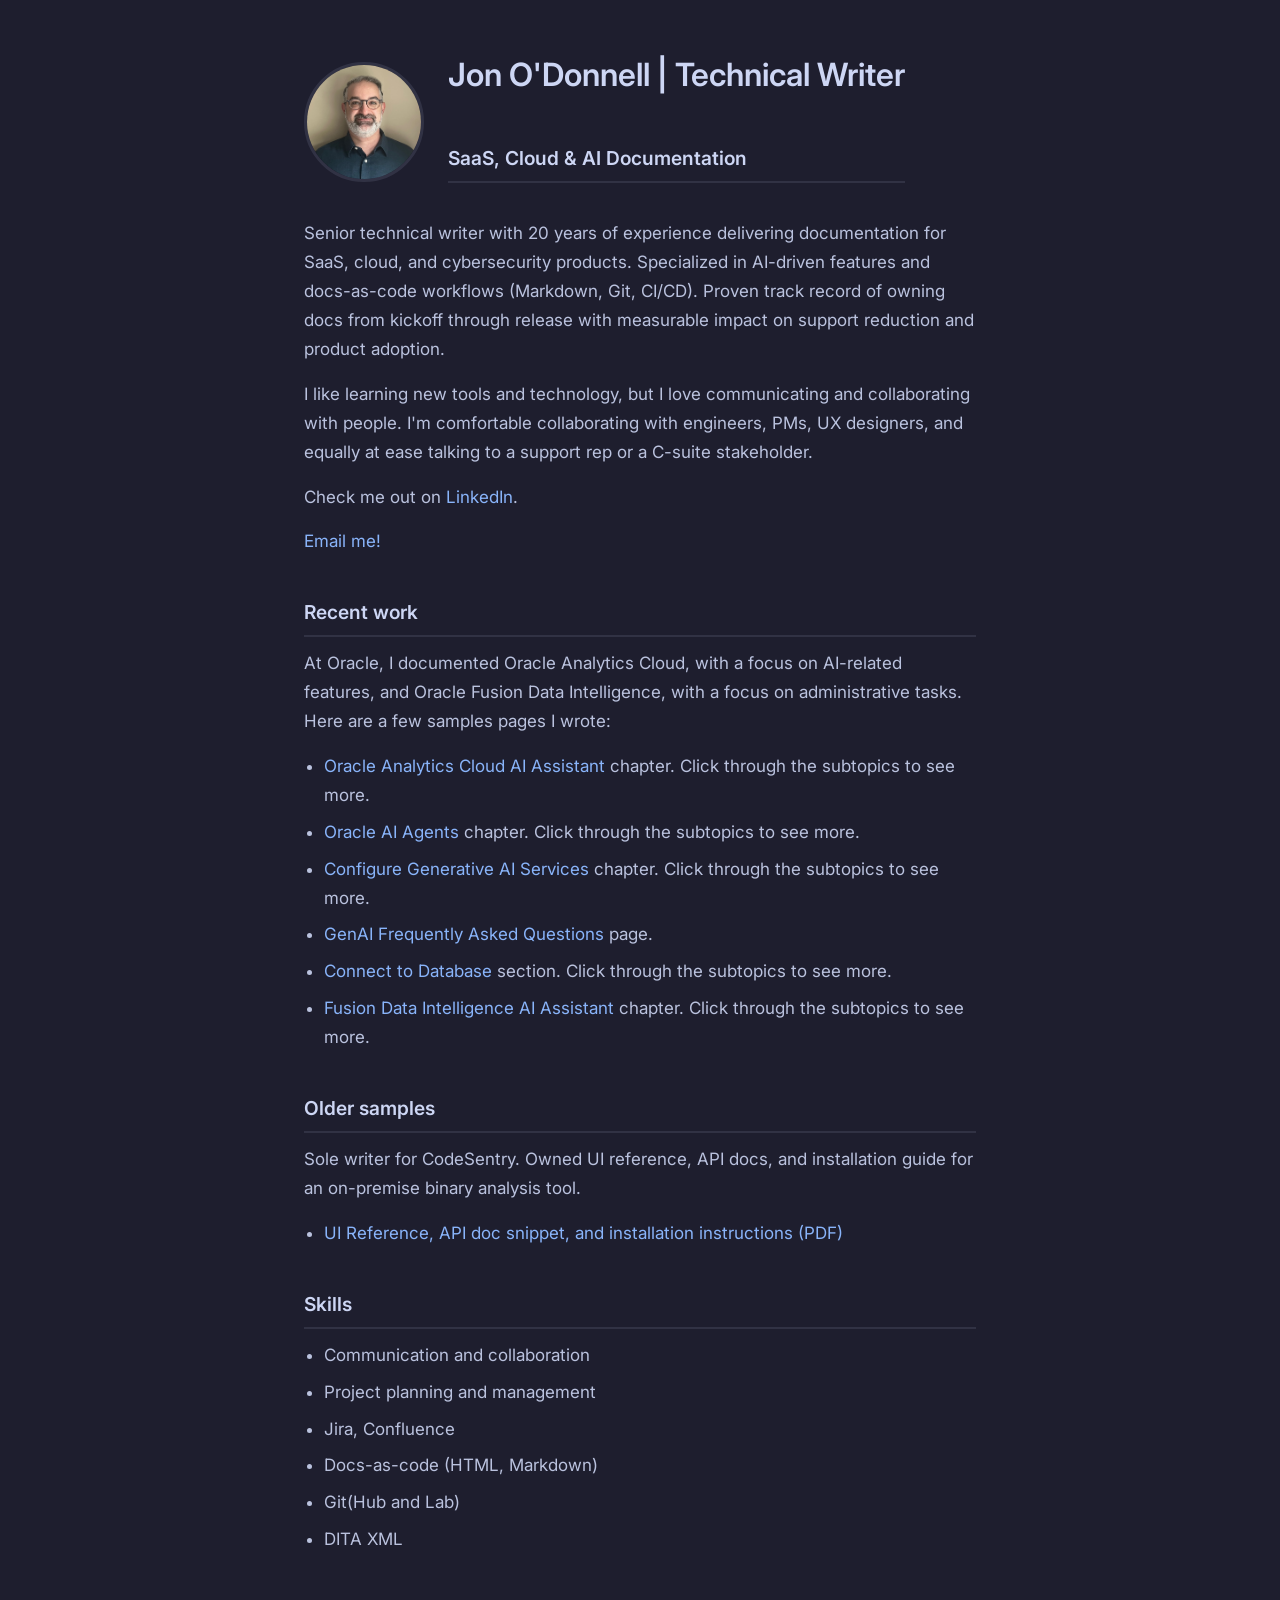
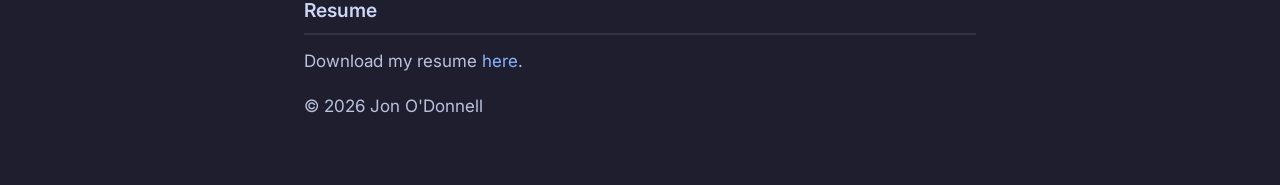
==== index.html @ a94ccf50 "Add link to Configure Generative AI Services chapter" ====
<!DOCTYPE html>
<html lang="en">
<head>
    <meta charset="UTF-8">
    <meta name="viewport" content="width=device-width, initial-scale=1.0">
    <title>Jon O'Donnell | Technical Writer</title>
    <link rel="stylesheet" href="css/style.css">
    <!--<link rel="stylesheet" href="https://unpkg.com/wingcss"/>-->
</head>
<body>

    <!-- Introduction Section -->
    <header>
        <div class="header-top">
        <img src="photo.jpg" alt="Jon O'Donnell" class="profile-photo">
        <div>
            <h1>Jon O'Donnell | Technical Writer</h1>
            <h2>SaaS, Cloud & AI Documentation</h2>
        </div>
    </div>
        <p>Senior technical writer with 20 years of experience delivering documentation for SaaS, cloud, and cybersecurity products. Specialized in AI-driven features and docs-as-code workflows (Markdown, Git, CI/CD). Proven track record of owning docs from kickoff through release with measurable impact on support reduction and product adoption.</p>
        <p>I like learning new tools and technology, but I love communicating and collaborating with people. I'm comfortable collaborating with engineers, PMs, UX designers, and equally at ease talking to a support rep or a C-suite stakeholder.</p>
        <p>Check me out on <a href="https://www.linkedin.com/in/odonnelljm/">LinkedIn</a>.</p>
         <p><a href="mailto:odonnell.jm@gmail.com">Email me!</a>
</p>
    </header>
    <main>
        <!-- List of Links Section -->
        <section>
            <h2>Recent work</h2>
            <p>At Oracle, I documented Oracle Analytics Cloud, with a focus on AI-related features, and Oracle Fusion Data Intelligence, with a focus on administrative tasks. Here are a few samples pages I wrote:</p>
            <ul>
                <li><a href="https://docs.oracle.com/en/cloud/paas/analytics-cloud/acubi/generate-visualizations-oracle-analytics-ai-assistant.html" target="_blank">Oracle Analytics Cloud AI Assistant</a> chapter. Click through the subtopics to see more.</li>
                <li><a href="https://docs.oracle.com/en/cloud/paas/analytics-cloud/acubi/use-ai-agents-and-oracle-analytics-ai-assistant-interact-data.html" target="_blank">Oracle AI Agents</a> chapter. Click through the subtopics to see more.</li>
                <li><a href="https://docs.oracle.com/en/cloud/paas/analytics-cloud/acabi/configure-generative-ai-services.html" target="_blank">Configure Generative AI Services</a> chapter. Click through the subtopics to see more.</li> 
                <li><a href="https://docs.oracle.com/en/cloud/paas/analytics-cloud/acubi/faqs-oracle-analytics-generative-ai.html" target="_blank">GenAI Frequently Asked Questions</a> page.</li>
                <li><a href="https://docs.oracle.com/en/cloud/saas/analytics/26r1/fawag/connect-autonomous-data-warehouse.html" target="_blank">Connect to Database</a> section. Click through the subtopics to see more.</li>
                <li><a href="https://docs.oracle.com/en/cloud/saas/analytics/26r1/fawug/get-started-oracle-analytics-ai-assistant.html" target="_blank">Fusion Data Intelligence AI Assistant</a> chapter. Click through the subtopics to see more.</li>
            </ul>
        </section>
         <section>
            <h2>Older samples</h2>
             <p>Sole writer for CodeSentry. Owned UI reference, API docs, and installation guide for an on-premise binary analysis tool.</p>
            <ul>
                <li><a href="JODonnell_Writing_Samples.pdf" class="image fit" target="_blank">UI Reference, API doc snippet, and installation instructions (PDF)</a></li>
            </ul>
        </section>
       <section><h2>Skills</h2>
       <ul><li>Communication and collaboration</li>
           <li>Project planning and management</li>
           <li>Jira, Confluence</li>
           <li>Docs-as-code (HTML, Markdown)</li>
           <li>Git(Hub and Lab)</li>
           <li>DITA XML</li>
       </ul></section>
        <section>
            <h2>Resume</h2>
            <p>Download my resume <a href="Jon_ODonnell_Resume.pdf" class="image fit" target="_blank">here</a>.</p>
        </section>
    </main>

    <footer>
        <p>&copy; 2026 Jon O'Donnell</p>
    </footer>

</body>
</html>
---- css/style.css ----
@import url('https://fonts.googleapis.com/css2?family=Inter:wght@400;500;600&display=swap');

* {
  box-sizing: border-box;
  margin: 0;
  padding: 0;
}

body {
  font-family: 'Inter', sans-serif;
  font-size: 17px;
  line-height: 1.7;
  color: #cdd6f4;
  background-color: #1e1e2e;
  max-width: 720px;
  margin: 0 auto;
  padding: 3rem 1.5rem;
}

h1 {
  font-size: 2rem;
  font-weight: 600;
  margin-bottom: 0.25rem;
  color: #cdd6f4;
}

h2 {
  font-size: 1.2rem;
  font-weight: 600;
  margin-top: 2.5rem;
  margin-bottom: 0.75rem;
  color: #cdd6f4;
  border-bottom: 2px solid #313244;
  padding-bottom: 0.4rem;
}

h3 {
  font-size: 1rem;
  font-weight: 600;
  margin-top: 1.5rem;
  margin-bottom: 0.5rem;
  color: #bac2de;
}

p {
  margin-bottom: 1rem;
  color: #bac2de;
}

a {
  color: #89b4fa;
  text-decoration: none;
}

a:hover {
  text-decoration: underline;
}

ul {
  padding-left: 1.25rem;
  margin-bottom: 1rem;
}

li {
  margin-bottom: 0.5rem;
  color: #bac2de;
}

.subtitle {
  font-size: 1rem;
  color: #a6adc8;
  margin-bottom: 1.5rem;
  font-weight: 400;
}

.contact-links {
  display: flex;
  gap: 1.5rem;
  margin-bottom: 2rem;
  font-size: 0.95rem;
}

.header-top {
  display: flex;
  align-items: center;
  gap: 1.5rem;
  margin-bottom: 1.5rem;
}

.profile-photo {
  width: 120px;
  height: 120px;
  border-radius: 50%;
  object-fit: cover;
  object-position: center top; /* keeps focus on your face */
  border: 3px solid #313244;
  flex-shrink: 0; /* prevents photo from squishing on narrow screens */
}
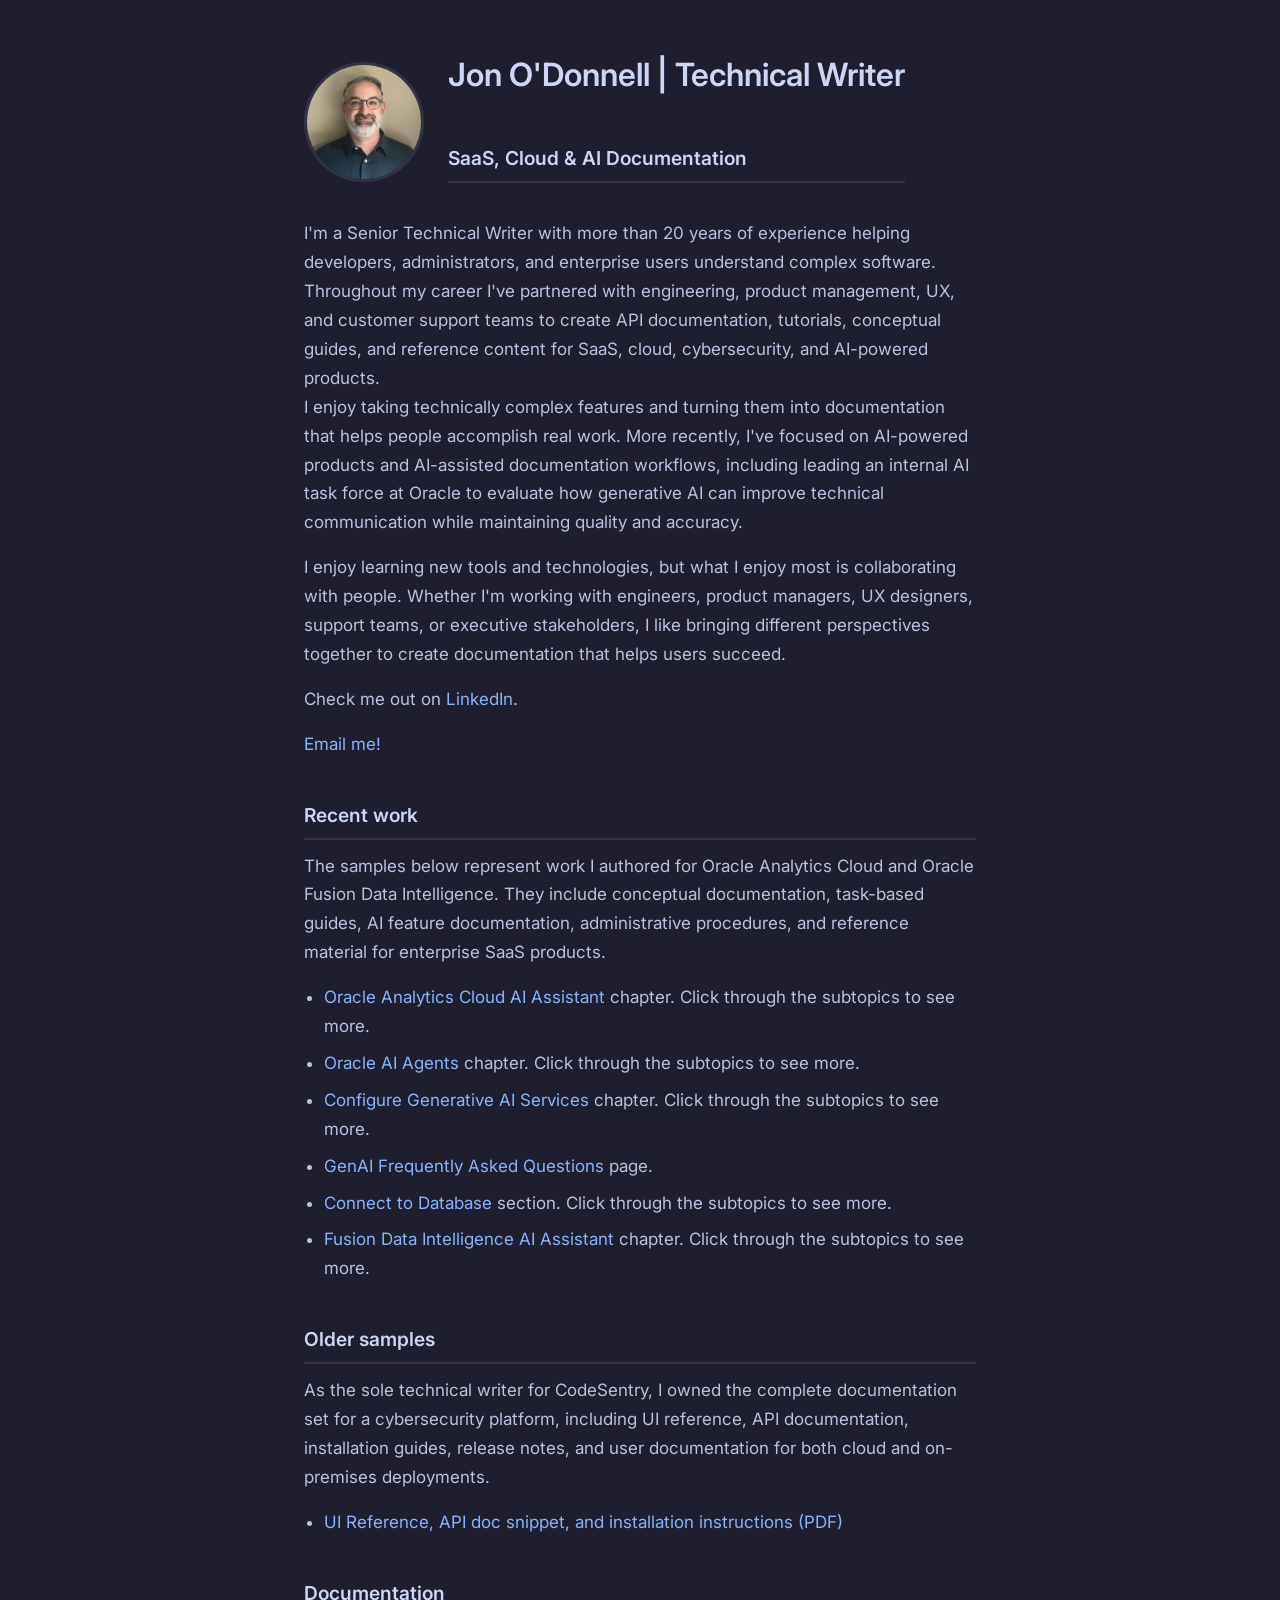
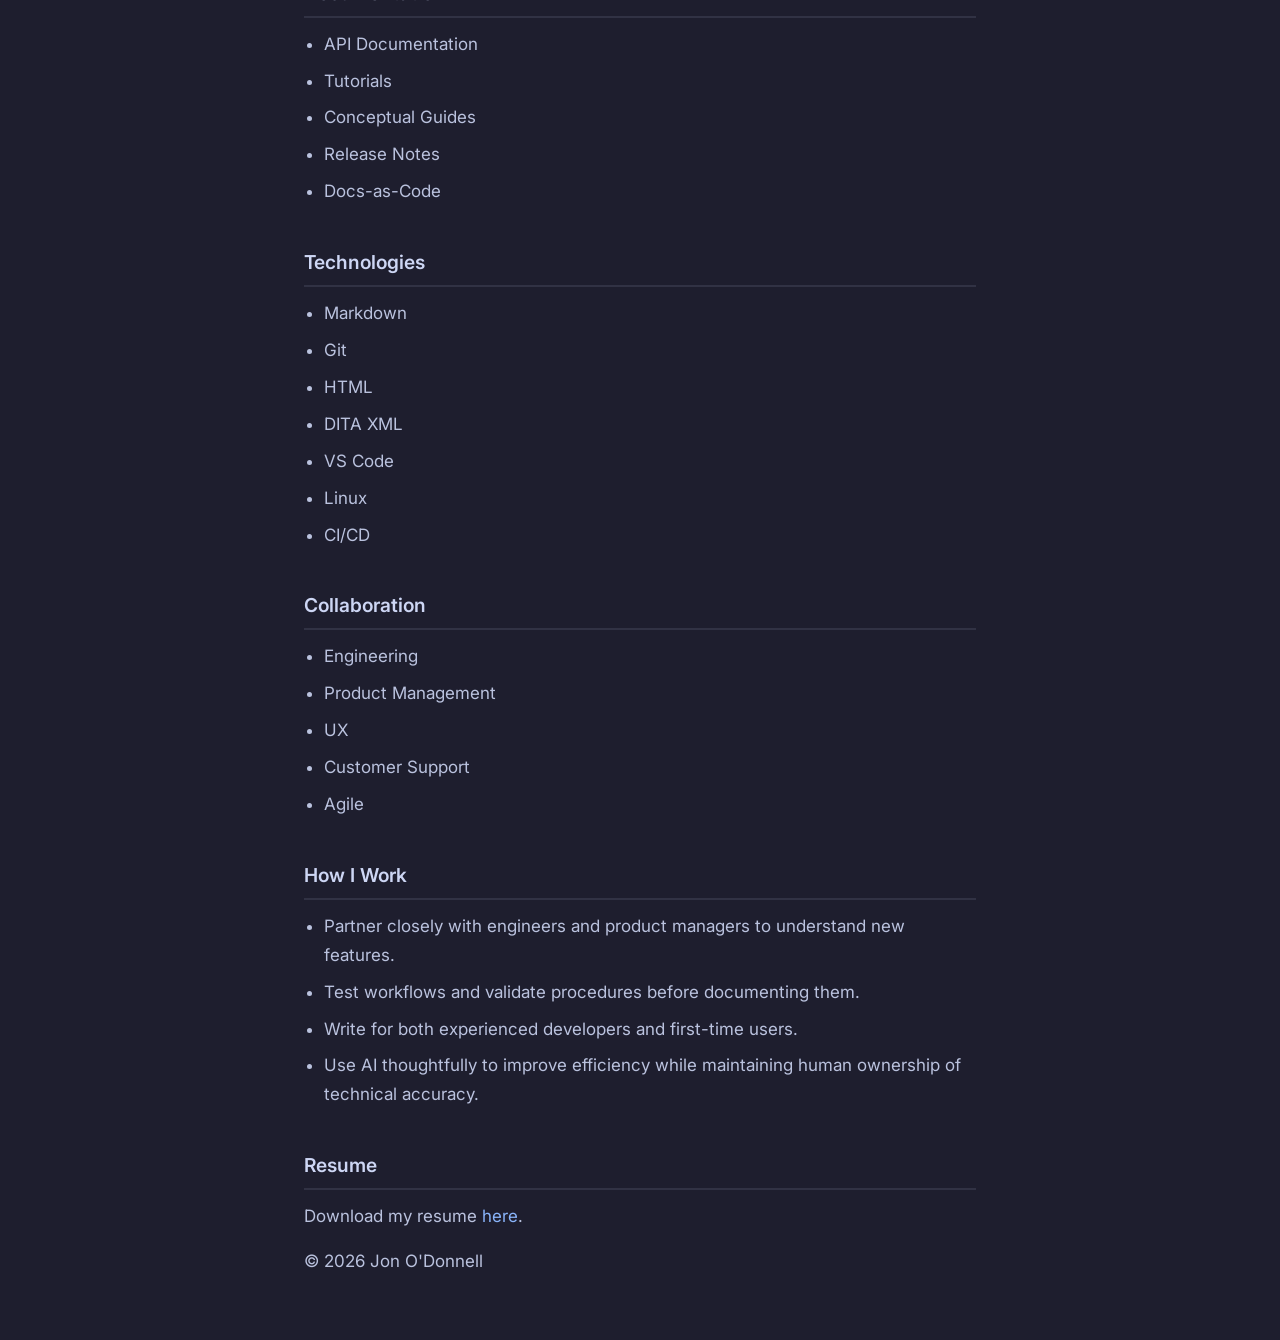
==== commit a9565d10: "Revise personal introduction and work experience sections Updated the content to reflect a more comp" ====
--- a/index.html
+++ b/index.html
@@ -19,8 +19,10 @@
             <h2>SaaS, Cloud & AI Documentation</h2>
         </div>
     </div>
-        <p>Senior technical writer with 20 years of experience delivering documentation for SaaS, cloud, and cybersecurity products. Specialized in AI-driven features and docs-as-code workflows (Markdown, Git, CI/CD). Proven track record of owning docs from kickoff through release with measurable impact on support reduction and product adoption.</p>
-        <p>I like learning new tools and technology, but I love communicating and collaborating with people. I'm comfortable collaborating with engineers, PMs, UX designers, and equally at ease talking to a support rep or a C-suite stakeholder.</p>
+        <p>I'm a Senior Technical Writer with more than 20 years of experience helping developers, administrators, and enterprise users understand complex software. Throughout my career I've partnered with engineering, product management, UX, and customer support teams to create API documentation, tutorials, conceptual guides, and reference content for SaaS, cloud, cybersecurity, and AI-powered products.
+<br>
+I enjoy taking technically complex features and turning them into documentation that helps people accomplish real work. More recently, I've focused on AI-powered products and AI-assisted documentation workflows, including leading an internal AI task force at Oracle to evaluate how generative AI can improve technical communication while maintaining quality and accuracy.</p>
+        <p>I enjoy learning new tools and technologies, but what I enjoy most is collaborating with people. Whether I'm working with engineers, product managers, UX designers, support teams, or executive stakeholders, I like bringing different perspectives together to create documentation that helps users succeed.</p>
         <p>Check me out on <a href="https://www.linkedin.com/in/odonnelljm/">LinkedIn</a>.</p>
          <p><a href="mailto:odonnell.jm@gmail.com">Email me!</a>
 </p>
@@ -29,10 +31,10 @@
         <!-- List of Links Section -->
         <section>
             <h2>Recent work</h2>
-            <p>At Oracle, I documented Oracle Analytics Cloud, with a focus on AI-related features, and Oracle Fusion Data Intelligence, with a focus on administrative tasks. Here are a few samples pages I wrote:</p>
+            <p>The samples below represent work I authored for Oracle Analytics Cloud and Oracle Fusion Data Intelligence. They include conceptual documentation, task-based guides, AI feature documentation, administrative procedures, and reference material for enterprise SaaS products.</p>
             <ul>
                 <li><a href="https://docs.oracle.com/en/cloud/paas/analytics-cloud/acubi/generate-visualizations-oracle-analytics-ai-assistant.html" target="_blank">Oracle Analytics Cloud AI Assistant</a> chapter. Click through the subtopics to see more.</li>
-                <li><a href="https://docs.oracle.com/en/cloud/paas/analytics-cloud/acubi/use-ai-agents-and-oracle-analytics-ai-assistant-interact-data.html" target="_blank">Oracle AI Agents</a> chapter. Click through the subtopics to see more.</li>
+                <li><a href="https://docs.oracle.com/en/cloud/paas/analytics-cloud/acubi/use-ai-agents-oracle-analytics-ai-assistant-interact-data.html" target="_blank">Oracle AI Agents</a> chapter. Click through the subtopics to see more.</li>
                 <li><a href="https://docs.oracle.com/en/cloud/paas/analytics-cloud/acabi/configure-generative-ai-services.html" target="_blank">Configure Generative AI Services</a> chapter. Click through the subtopics to see more.</li> 
                 <li><a href="https://docs.oracle.com/en/cloud/paas/analytics-cloud/acubi/faqs-oracle-analytics-generative-ai.html" target="_blank">GenAI Frequently Asked Questions</a> page.</li>
                 <li><a href="https://docs.oracle.com/en/cloud/saas/analytics/26r1/fawag/connect-autonomous-data-warehouse.html" target="_blank">Connect to Database</a> section. Click through the subtopics to see more.</li>
@@ -41,19 +43,40 @@
         </section>
          <section>
             <h2>Older samples</h2>
-             <p>Sole writer for CodeSentry. Owned UI reference, API docs, and installation guide for an on-premise binary analysis tool.</p>
+             <p>As the sole technical writer for CodeSentry, I owned the complete documentation set for a cybersecurity platform, including UI reference, API documentation, installation guides, release notes, and user documentation for both cloud and on-premises deployments.</p>
             <ul>
                 <li><a href="JODonnell_Writing_Samples.pdf" class="image fit" target="_blank">UI Reference, API doc snippet, and installation instructions (PDF)</a></li>
             </ul>
         </section>
-       <section><h2>Skills</h2>
-       <ul><li>Communication and collaboration</li>
-           <li>Project planning and management</li>
-           <li>Jira, Confluence</li>
-           <li>Docs-as-code (HTML, Markdown)</li>
-           <li>Git(Hub and Lab)</li>
+       <section><h2>Documentation</h2>
+       <ul><li>API Documentation</li>
+           <li>Tutorials</li>
+           <li>Conceptual Guides</li>
+           <li>Release Notes</li>
+           <li>Docs-as-Code</li>
+  </ul></section>
+ <section><h2>Technologies</h2>
+       <ul><li>Markdown</li>
+           <li>Git</li>
+           <li>HTML</li>
            <li>DITA XML</li>
-       </ul></section>
+           <li>VS Code</li>
+           <li>Linux</li>
+           <li>CI/CD</li>
+  </ul></section>
+         <section><h2>Collaboration</h2>
+       <ul><li>Engineering</li>
+           <li>Product Management</li>
+           <li>UX</li>
+           <li>Customer Support</li>
+           <li>Agile</li>
+  </ul></section>
+        <section>
+            <h2>How I Work</h2>
+            <ul><li>Partner closely with engineers and product managers to understand new features.</li>
+<li>Test workflows and validate procedures before documenting them.</li>
+<li>Write for both experienced developers and first-time users.</li>
+<li>Use AI thoughtfully to improve efficiency while maintaining human ownership of technical accuracy.</li></ul>
         <section>
             <h2>Resume</h2>
             <p>Download my resume <a href="Jon_ODonnell_Resume.pdf" class="image fit" target="_blank">here</a>.</p>
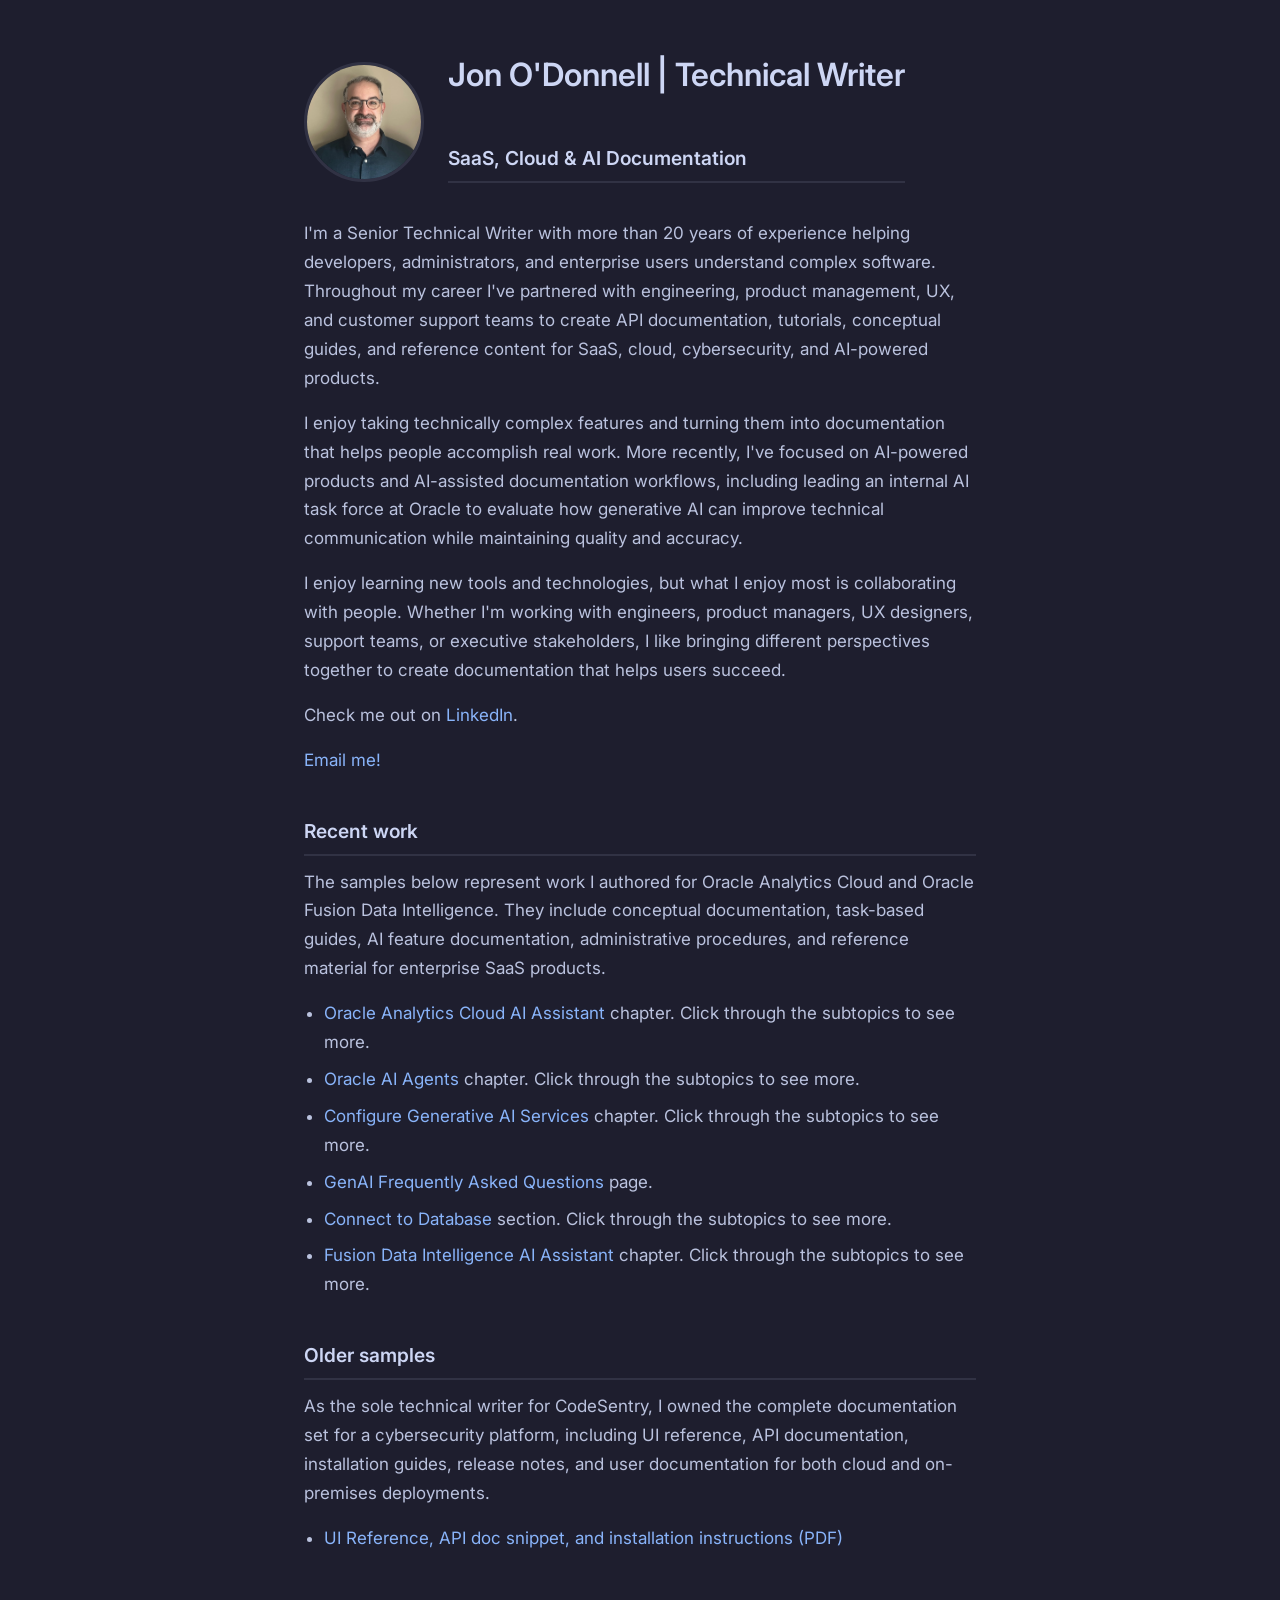
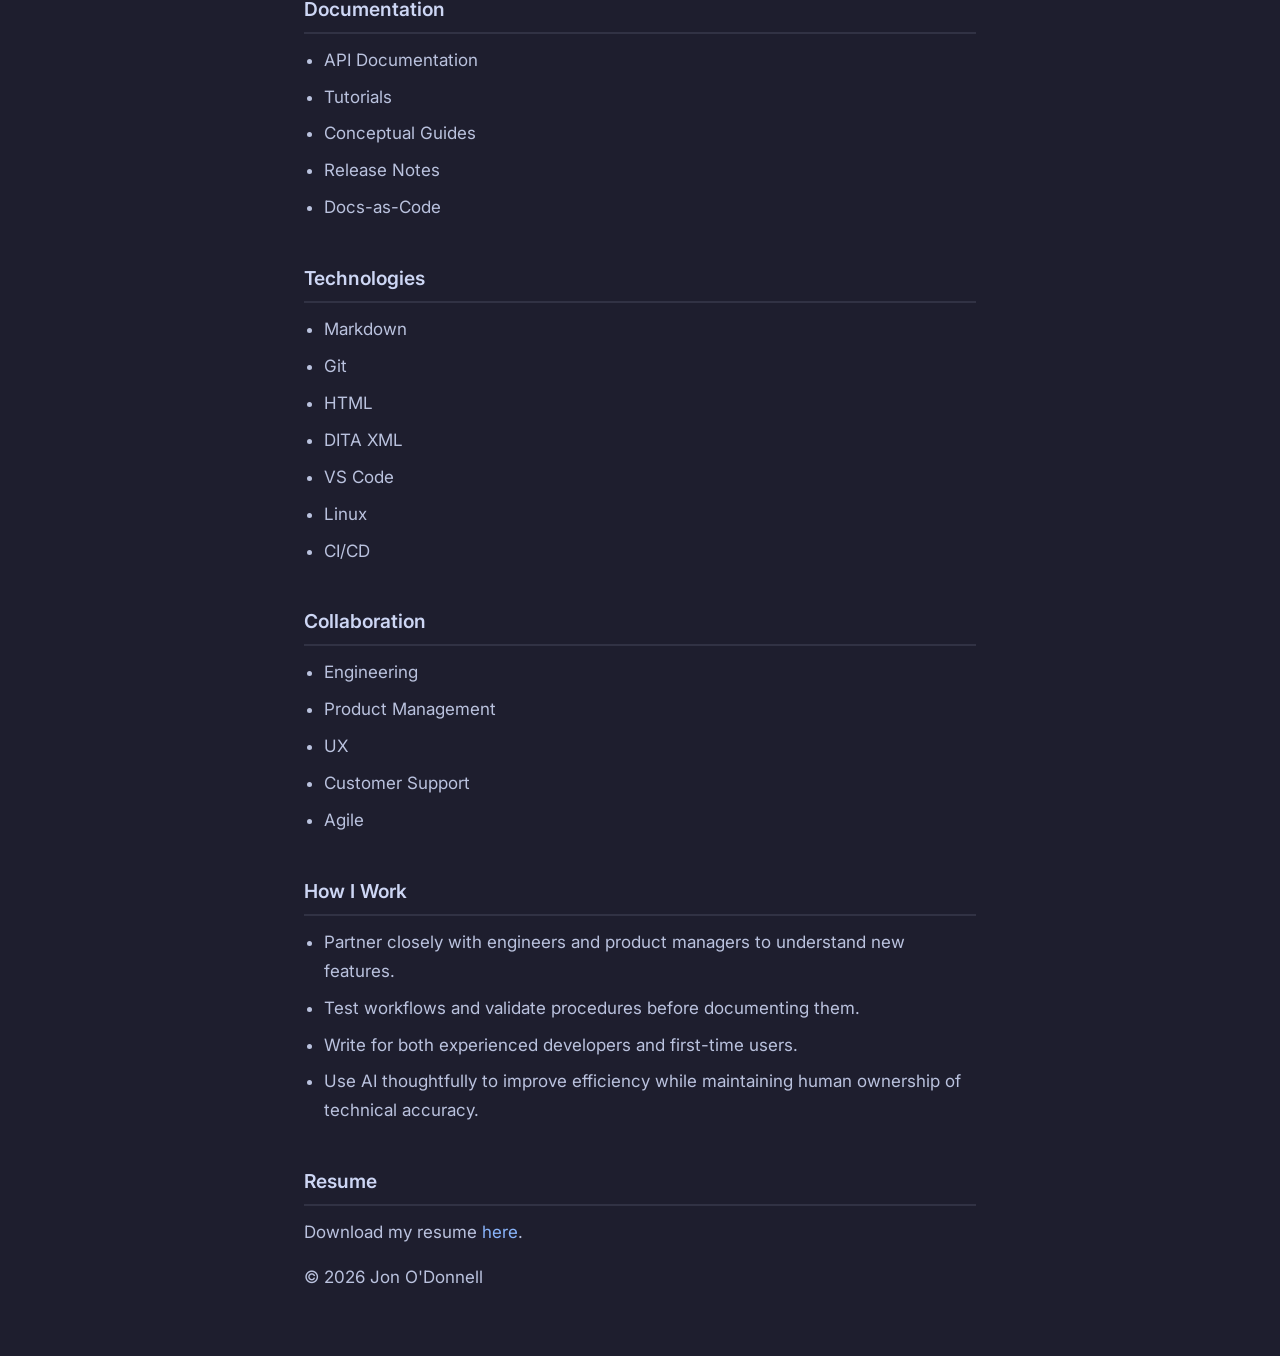
==== commit 75376643: "Refactor HTML content in index.html Removed unnecessary line breaks in paragraphs and improved HTML " ====
--- a/index.html
+++ b/index.html
@@ -19,13 +19,11 @@
             <h2>SaaS, Cloud & AI Documentation</h2>
         </div>
     </div>
-        <p>I'm a Senior Technical Writer with more than 20 years of experience helping developers, administrators, and enterprise users understand complex software. Throughout my career I've partnered with engineering, product management, UX, and customer support teams to create API documentation, tutorials, conceptual guides, and reference content for SaaS, cloud, cybersecurity, and AI-powered products.
-<br>
-I enjoy taking technically complex features and turning them into documentation that helps people accomplish real work. More recently, I've focused on AI-powered products and AI-assisted documentation workflows, including leading an internal AI task force at Oracle to evaluate how generative AI can improve technical communication while maintaining quality and accuracy.</p>
+        <p>I'm a Senior Technical Writer with more than 20 years of experience helping developers, administrators, and enterprise users understand complex software. Throughout my career I've partnered with engineering, product management, UX, and customer support teams to create API documentation, tutorials, conceptual guides, and reference content for SaaS, cloud, cybersecurity, and AI-powered products.</p>
+        <p>I enjoy taking technically complex features and turning them into documentation that helps people accomplish real work. More recently, I've focused on AI-powered products and AI-assisted documentation workflows, including leading an internal AI task force at Oracle to evaluate how generative AI can improve technical communication while maintaining quality and accuracy.</p>
         <p>I enjoy learning new tools and technologies, but what I enjoy most is collaborating with people. Whether I'm working with engineers, product managers, UX designers, support teams, or executive stakeholders, I like bringing different perspectives together to create documentation that helps users succeed.</p>
         <p>Check me out on <a href="https://www.linkedin.com/in/odonnelljm/">LinkedIn</a>.</p>
-         <p><a href="mailto:odonnell.jm@gmail.com">Email me!</a>
-</p>
+        <p><a href="mailto:odonnell.jm@gmail.com">Email me!</a></p>
     </header>
     <main>
         <!-- List of Links Section -->
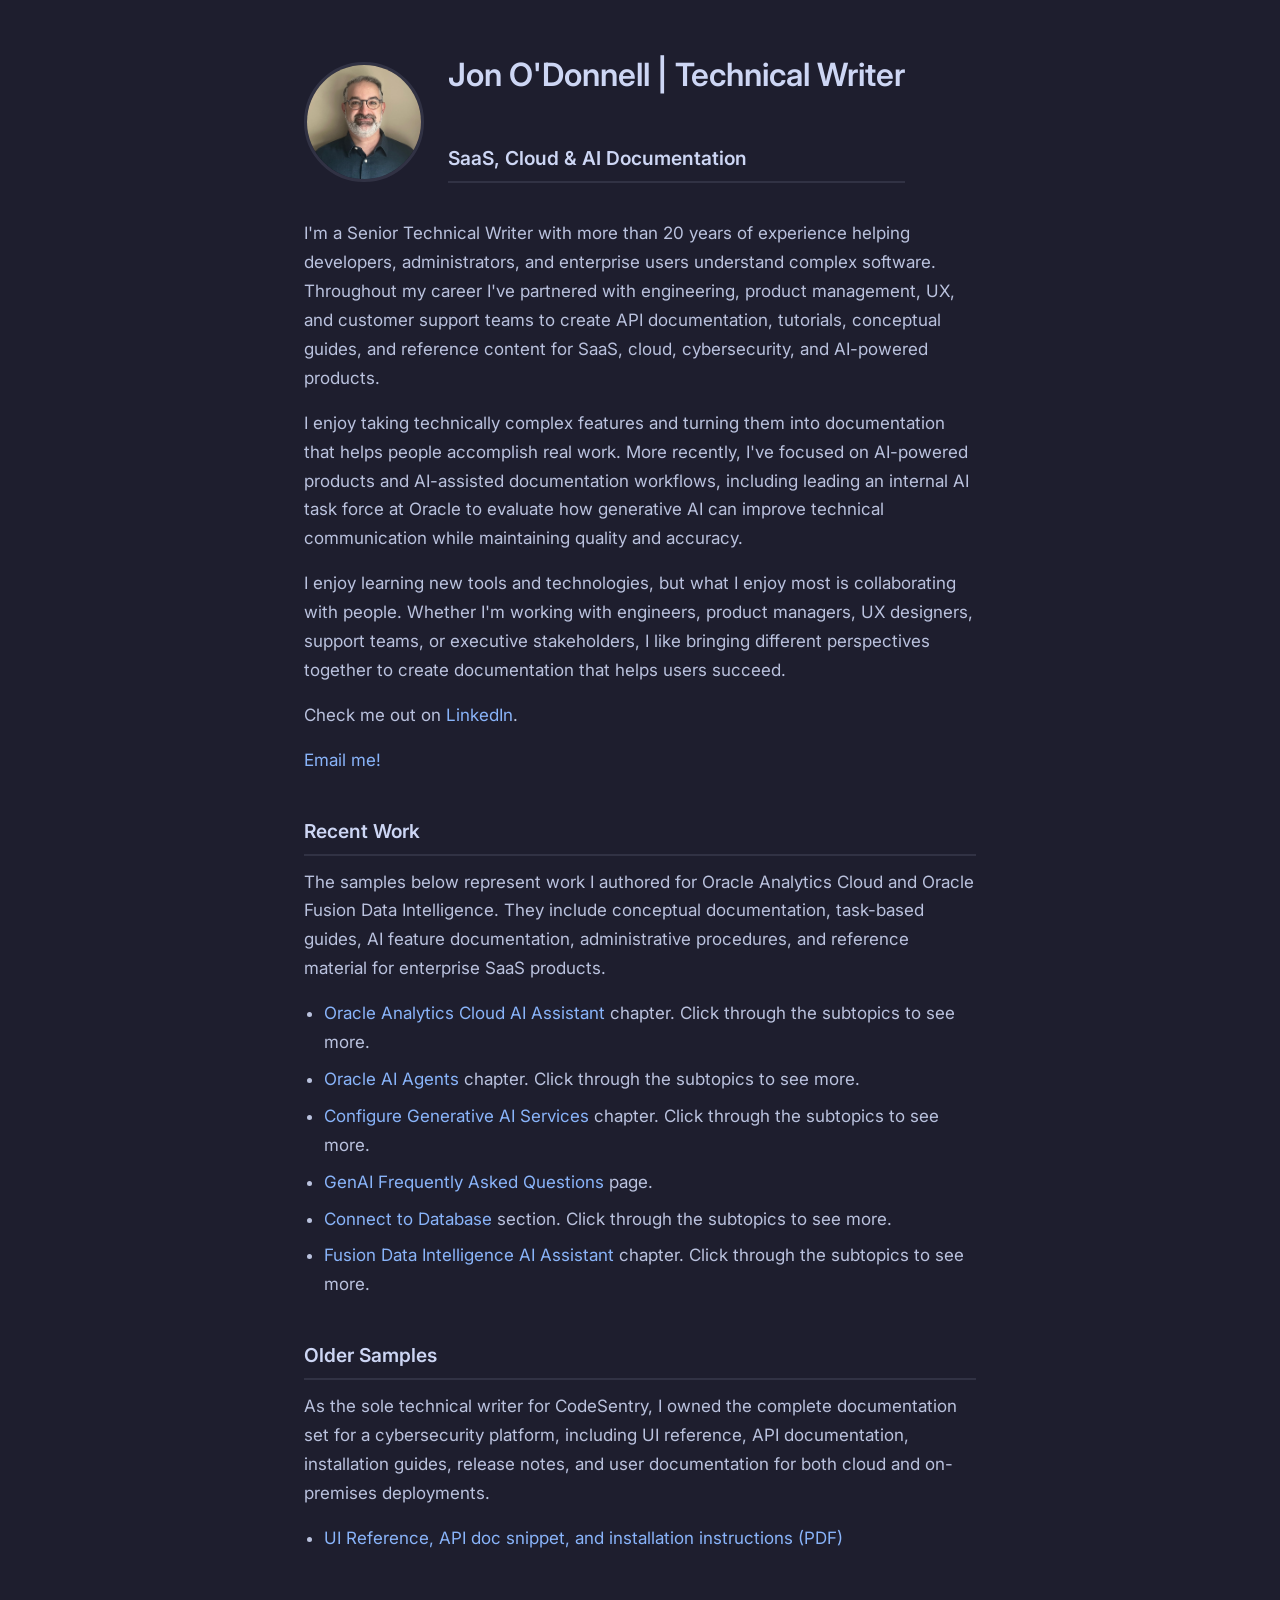
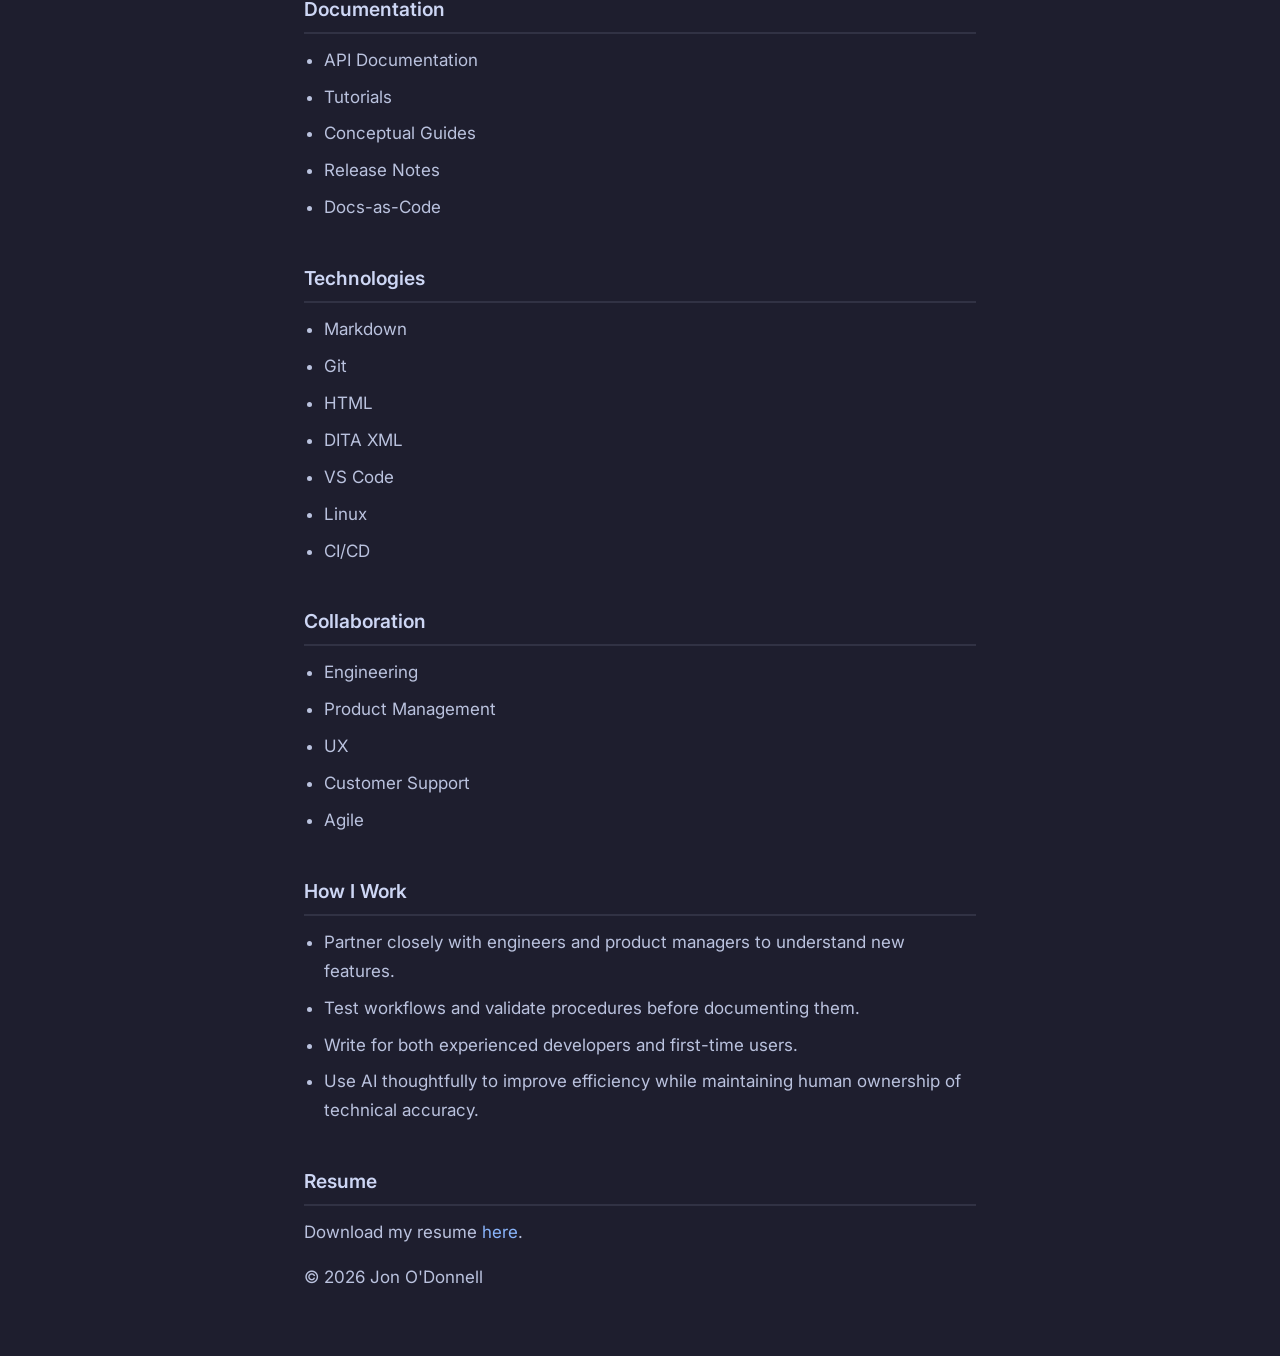
==== commit 97c84aea: "Correct header casing in Recent work sections" ====
--- a/index.html
+++ b/index.html
@@ -28,7 +28,7 @@
     <main>
         <!-- List of Links Section -->
         <section>
-            <h2>Recent work</h2>
+            <h2>Recent Work</h2>
             <p>The samples below represent work I authored for Oracle Analytics Cloud and Oracle Fusion Data Intelligence. They include conceptual documentation, task-based guides, AI feature documentation, administrative procedures, and reference material for enterprise SaaS products.</p>
             <ul>
                 <li><a href="https://docs.oracle.com/en/cloud/paas/analytics-cloud/acubi/generate-visualizations-oracle-analytics-ai-assistant.html" target="_blank">Oracle Analytics Cloud AI Assistant</a> chapter. Click through the subtopics to see more.</li>
@@ -40,7 +40,7 @@
             </ul>
         </section>
          <section>
-            <h2>Older samples</h2>
+            <h2>Older Samples</h2>
              <p>As the sole technical writer for CodeSentry, I owned the complete documentation set for a cybersecurity platform, including UI reference, API documentation, installation guides, release notes, and user documentation for both cloud and on-premises deployments.</p>
             <ul>
                 <li><a href="JODonnell_Writing_Samples.pdf" class="image fit" target="_blank">UI Reference, API doc snippet, and installation instructions (PDF)</a></li>
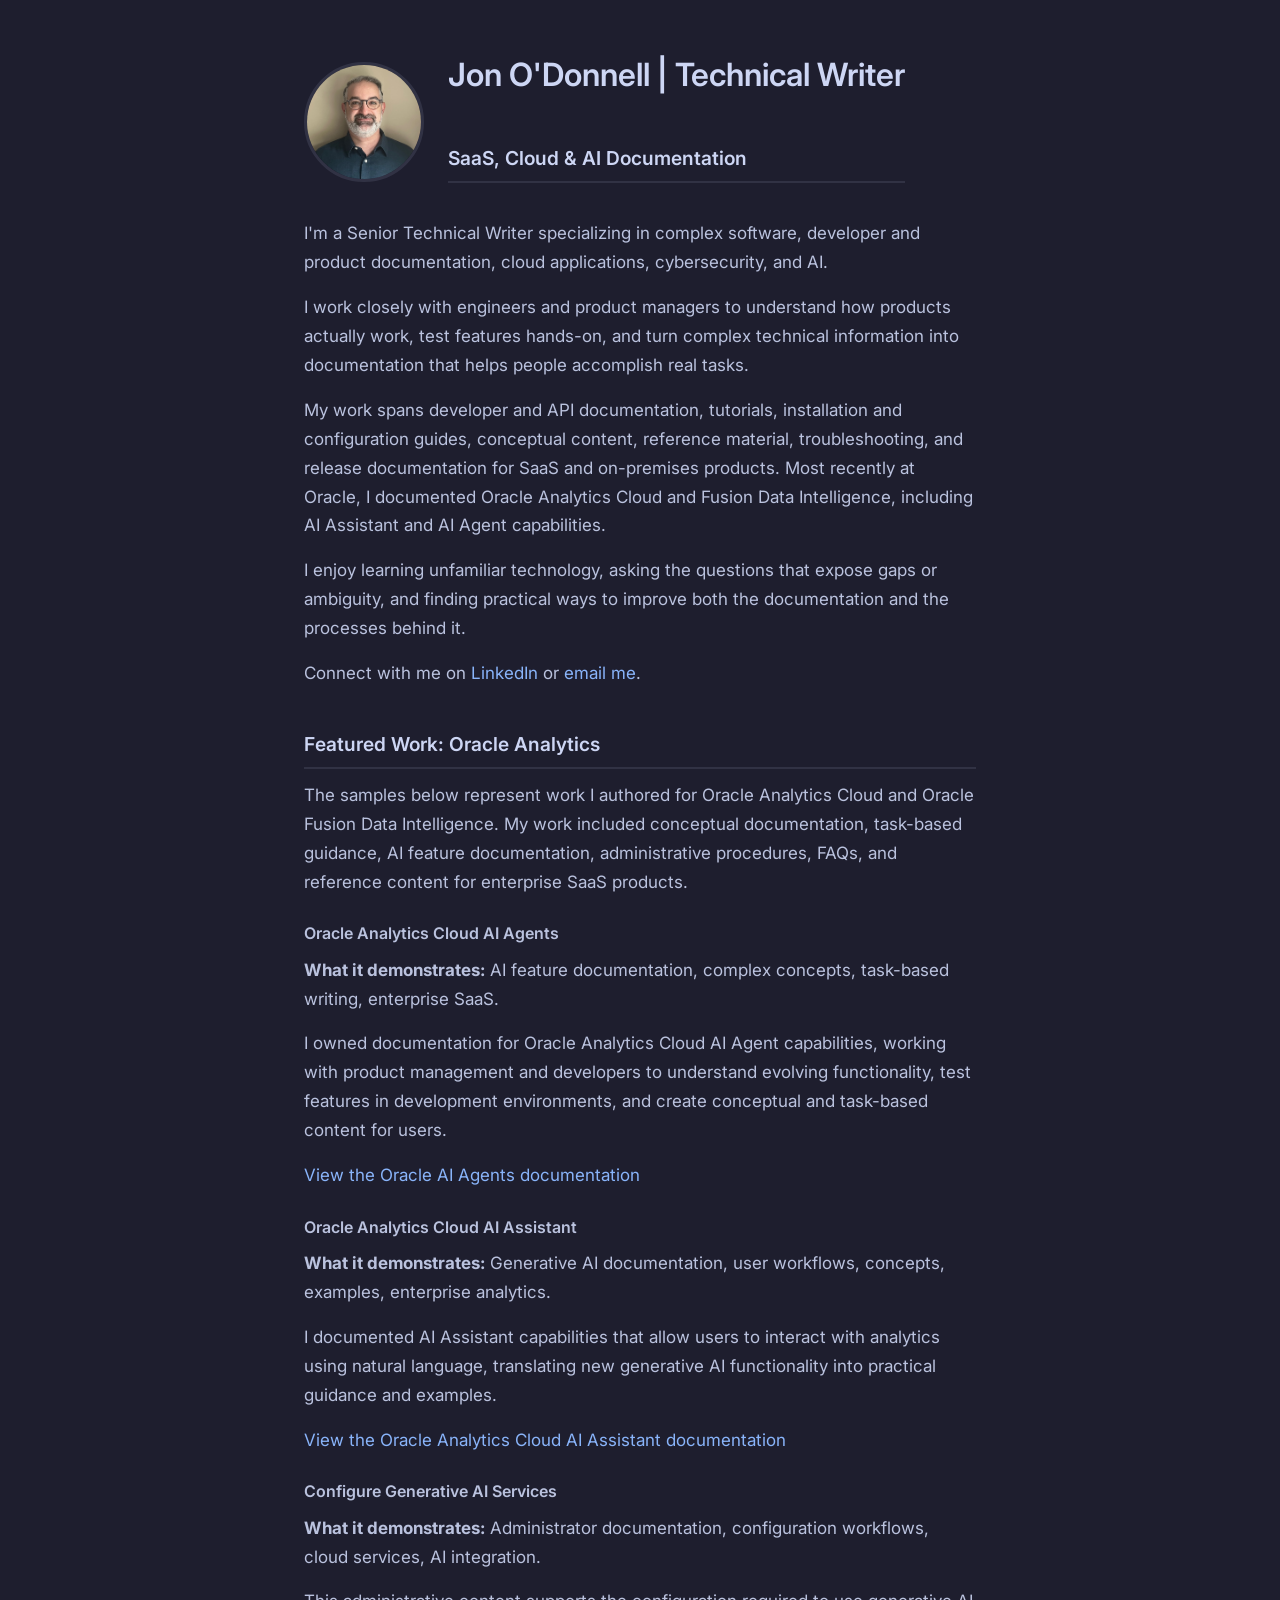
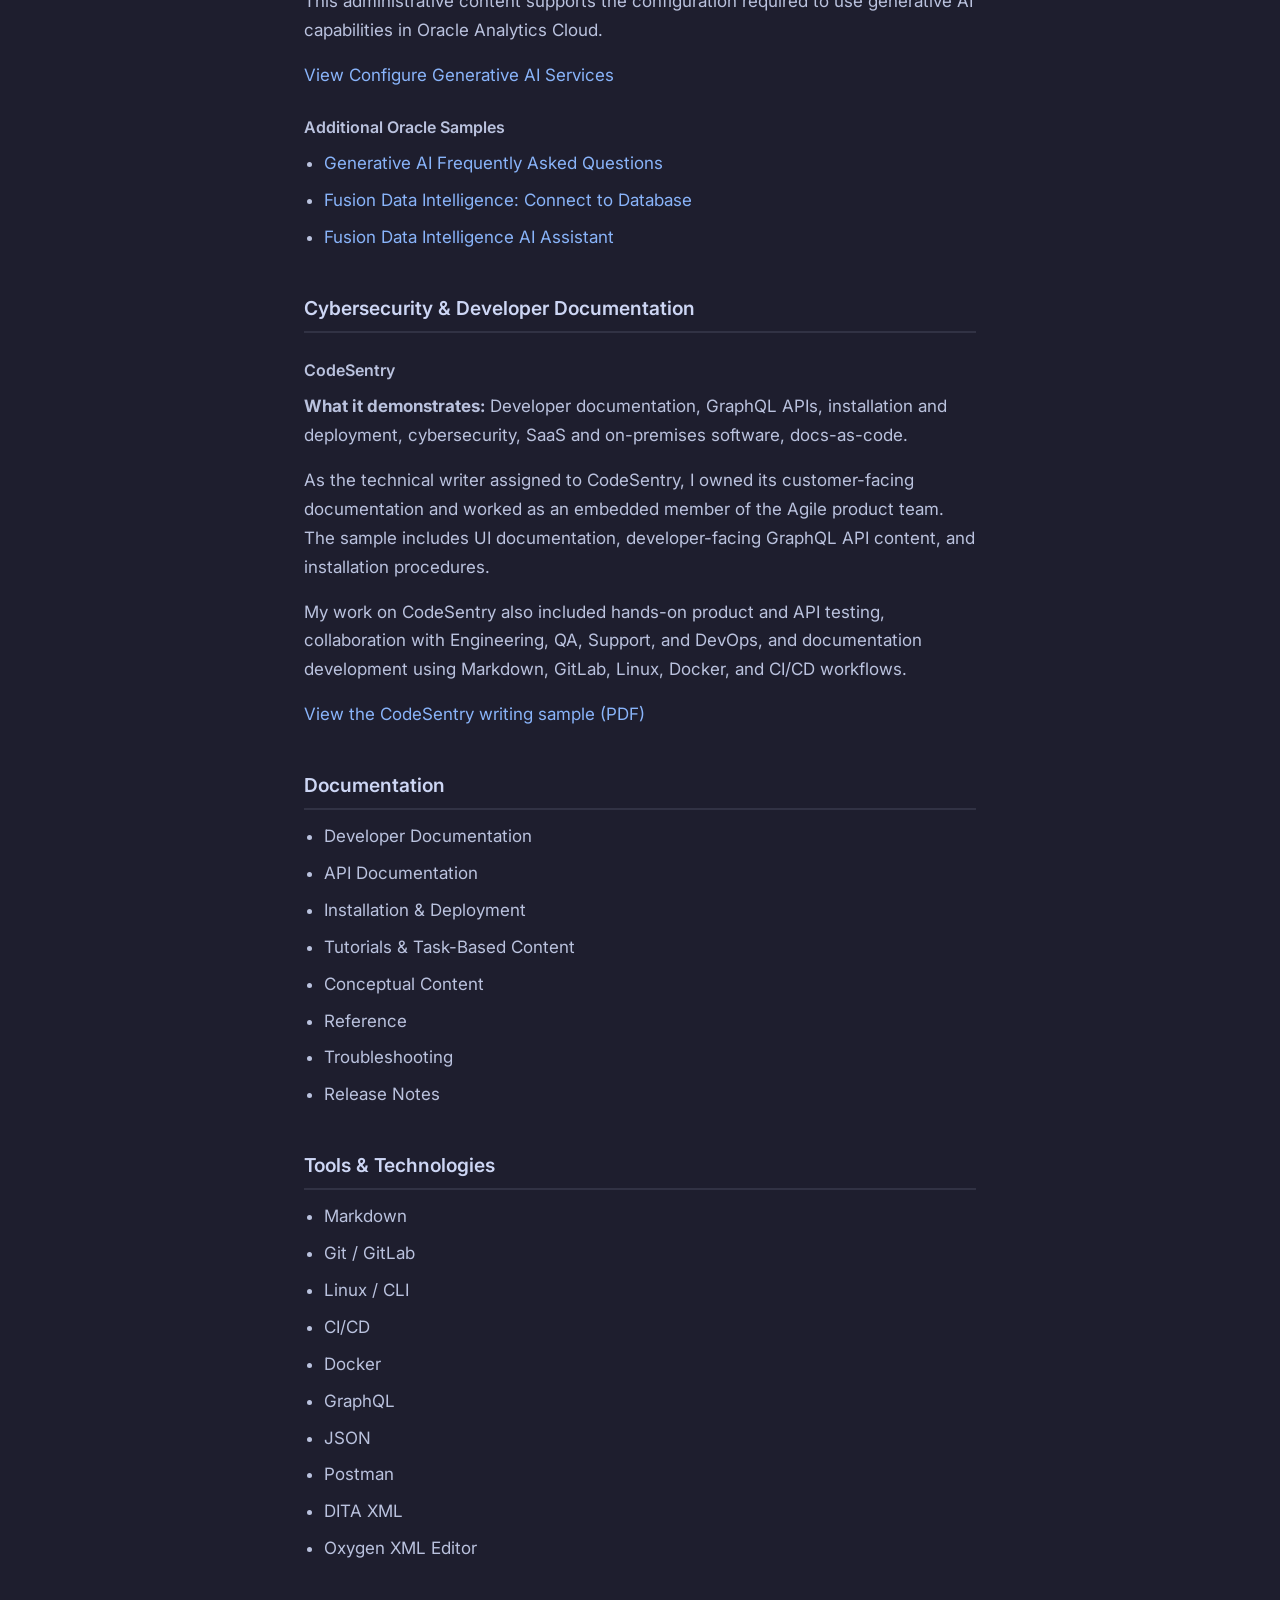
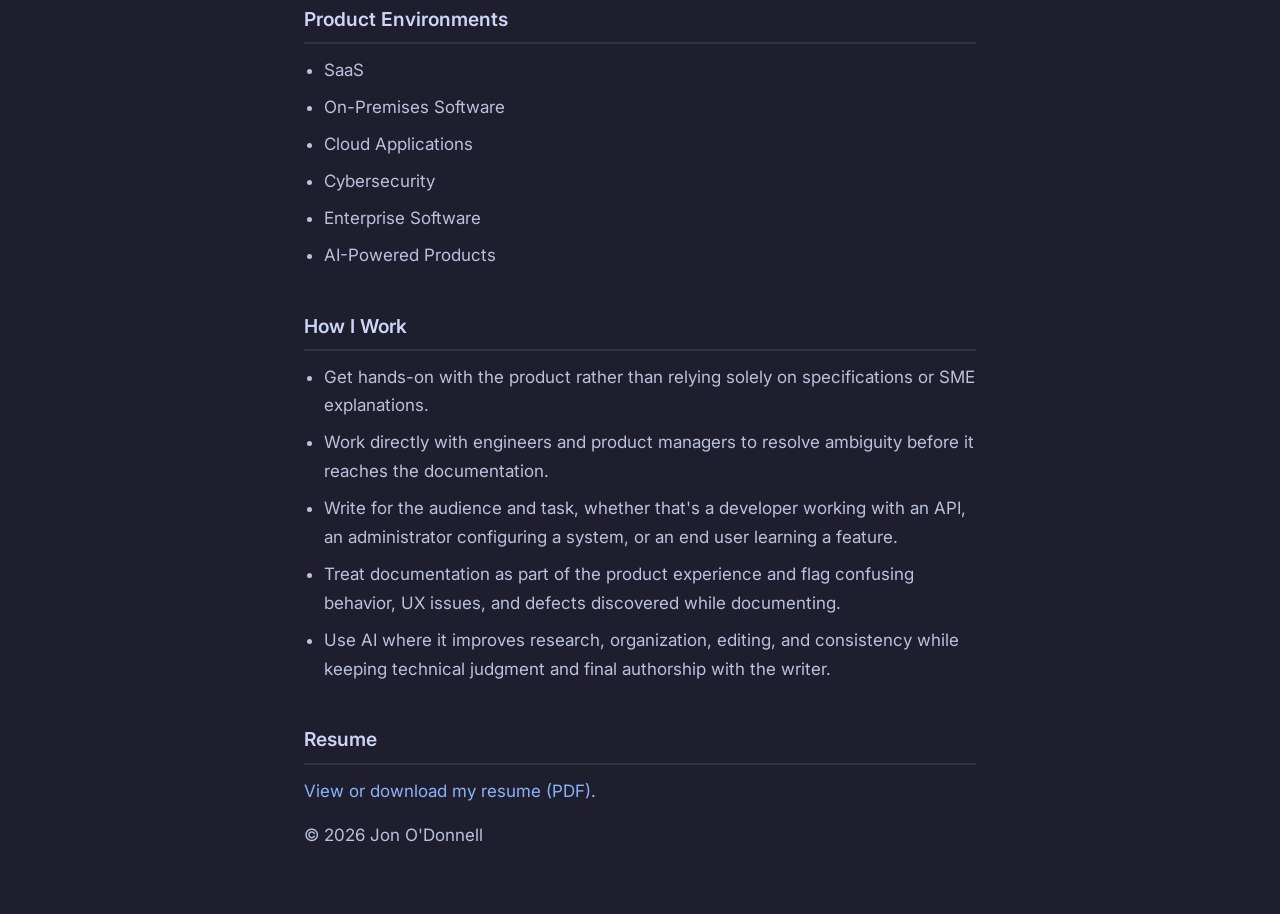
==== commit 6096d4af: "Revise personal profile and add featured work sections Updated the content of the personal profile, " ====
--- a/index.html
+++ b/index.html
@@ -19,65 +19,105 @@
             <h2>SaaS, Cloud & AI Documentation</h2>
         </div>
     </div>
-        <p>I'm a Senior Technical Writer with more than 20 years of experience helping developers, administrators, and enterprise users understand complex software. Throughout my career I've partnered with engineering, product management, UX, and customer support teams to create API documentation, tutorials, conceptual guides, and reference content for SaaS, cloud, cybersecurity, and AI-powered products.</p>
-        <p>I enjoy taking technically complex features and turning them into documentation that helps people accomplish real work. More recently, I've focused on AI-powered products and AI-assisted documentation workflows, including leading an internal AI task force at Oracle to evaluate how generative AI can improve technical communication while maintaining quality and accuracy.</p>
-        <p>I enjoy learning new tools and technologies, but what I enjoy most is collaborating with people. Whether I'm working with engineers, product managers, UX designers, support teams, or executive stakeholders, I like bringing different perspectives together to create documentation that helps users succeed.</p>
-        <p>Check me out on <a href="https://www.linkedin.com/in/odonnelljm/">LinkedIn</a>.</p>
-        <p><a href="mailto:odonnell.jm@gmail.com">Email me!</a></p>
+  <p>I'm a Senior Technical Writer specializing in complex software, developer and product documentation, cloud applications, cybersecurity, and AI.</p>
+        <p>I work closely with engineers and product managers to understand how products actually work, test features hands-on, and turn complex technical information into documentation that helps people accomplish real tasks.</p>
+        <p>My work spans developer and API documentation, tutorials, installation and configuration guides, conceptual content, reference material, troubleshooting, and release documentation for SaaS and on-premises products. Most recently at Oracle, I documented Oracle Analytics Cloud and Fusion Data Intelligence, including AI Assistant and AI Agent capabilities.</p>
+        <p>I enjoy learning unfamiliar technology, asking the questions that expose gaps or ambiguity, and finding practical ways to improve both the documentation and the processes behind it.</p>
+        <p>Connect with me on <a href="https://www.linkedin.com/in/odonnelljm/" target="_blank" rel="noopener noreferrer">LinkedIn</a> or <a href="mailto:odonnell.jm@gmail.com">email me</a>.</p>
     </header>
-    <main>
-        <!-- List of Links Section -->
+     <main>
         <section>
-            <h2>Recent Work</h2>
-            <p>The samples below represent work I authored for Oracle Analytics Cloud and Oracle Fusion Data Intelligence. They include conceptual documentation, task-based guides, AI feature documentation, administrative procedures, and reference material for enterprise SaaS products.</p>
+            <h2>Featured Work: Oracle Analytics</h2>
+            <p>The samples below represent work I authored for Oracle Analytics Cloud and Oracle Fusion Data Intelligence. My work included conceptual documentation, task-based guidance, AI feature documentation, administrative procedures, FAQs, and reference content for enterprise SaaS products.</p>
+
+            <h3>Oracle Analytics Cloud AI Agents</h3>
+            <p><strong>What it demonstrates:</strong> AI feature documentation, complex concepts, task-based writing, enterprise SaaS.</p>
+            <p>I owned documentation for Oracle Analytics Cloud AI Agent capabilities, working with product management and developers to understand evolving functionality, test features in development environments, and create conceptual and task-based content for users.</p>
+            <p><a href="https://docs.oracle.com/en/cloud/paas/analytics-cloud/acubi/use-ai-agents-oracle-analytics-ai-assistant-interact-data.html" target="_blank" rel="noopener noreferrer">View the Oracle AI Agents documentation</a></p>
+
+            <h3>Oracle Analytics Cloud AI Assistant</h3>
+            <p><strong>What it demonstrates:</strong> Generative AI documentation, user workflows, concepts, examples, enterprise analytics.</p>
+            <p>I documented AI Assistant capabilities that allow users to interact with analytics using natural language, translating new generative AI functionality into practical guidance and examples.</p>
+            <p><a href="https://docs.oracle.com/en/cloud/paas/analytics-cloud/acubi/generate-visualizations-oracle-analytics-ai-assistant.html" target="_blank" rel="noopener noreferrer">View the Oracle Analytics Cloud AI Assistant documentation</a></p>
+
+            <h3>Configure Generative AI Services</h3>
+            <p><strong>What it demonstrates:</strong> Administrator documentation, configuration workflows, cloud services, AI integration.</p>
+            <p>This administrative content supports the configuration required to use generative AI capabilities in Oracle Analytics Cloud.</p>
+            <p><a href="https://docs.oracle.com/en/cloud/paas/analytics-cloud/acabi/configure-generative-ai-services.html" target="_blank" rel="noopener noreferrer">View Configure Generative AI Services</a></p>
+
+            <h3>Additional Oracle Samples</h3>
             <ul>
-                <li><a href="https://docs.oracle.com/en/cloud/paas/analytics-cloud/acubi/generate-visualizations-oracle-analytics-ai-assistant.html" target="_blank">Oracle Analytics Cloud AI Assistant</a> chapter. Click through the subtopics to see more.</li>
-                <li><a href="https://docs.oracle.com/en/cloud/paas/analytics-cloud/acubi/use-ai-agents-oracle-analytics-ai-assistant-interact-data.html" target="_blank">Oracle AI Agents</a> chapter. Click through the subtopics to see more.</li>
-                <li><a href="https://docs.oracle.com/en/cloud/paas/analytics-cloud/acabi/configure-generative-ai-services.html" target="_blank">Configure Generative AI Services</a> chapter. Click through the subtopics to see more.</li> 
-                <li><a href="https://docs.oracle.com/en/cloud/paas/analytics-cloud/acubi/faqs-oracle-analytics-generative-ai.html" target="_blank">GenAI Frequently Asked Questions</a> page.</li>
-                <li><a href="https://docs.oracle.com/en/cloud/saas/analytics/26r1/fawag/connect-autonomous-data-warehouse.html" target="_blank">Connect to Database</a> section. Click through the subtopics to see more.</li>
-                <li><a href="https://docs.oracle.com/en/cloud/saas/analytics/26r1/fawug/get-started-oracle-analytics-ai-assistant.html" target="_blank">Fusion Data Intelligence AI Assistant</a> chapter. Click through the subtopics to see more.</li>
+                <li><a href="https://docs.oracle.com/en/cloud/paas/analytics-cloud/acubi/faqs-oracle-analytics-generative-ai.html" target="_blank" rel="noopener noreferrer">Generative AI Frequently Asked Questions</a></li>
+                <li><a href="https://docs.oracle.com/en/cloud/saas/analytics/26r1/fawag/connect-autonomous-data-warehouse.html" target="_blank" rel="noopener noreferrer">Fusion Data Intelligence: Connect to Database</a></li>
+                <li><a href="https://docs.oracle.com/en/cloud/saas/analytics/26r1/fawug/get-started-oracle-analytics-ai-assistant.html" target="_blank" rel="noopener noreferrer">Fusion Data Intelligence AI Assistant</a></li>
             </ul>
         </section>
-         <section>
-            <h2>Older Samples</h2>
-             <p>As the sole technical writer for CodeSentry, I owned the complete documentation set for a cybersecurity platform, including UI reference, API documentation, installation guides, release notes, and user documentation for both cloud and on-premises deployments.</p>
+
+        <section>
+            <h2>Cybersecurity &amp; Developer Documentation</h2>
+            <h3>CodeSentry</h3>
+            <p><strong>What it demonstrates:</strong> Developer documentation, GraphQL APIs, installation and deployment, cybersecurity, SaaS and on-premises software, docs-as-code.</p>
+            <p>As the technical writer assigned to CodeSentry, I owned its customer-facing documentation and worked as an embedded member of the Agile product team. The sample includes UI documentation, developer-facing GraphQL API content, and installation procedures.</p>
+            <p>My work on CodeSentry also included hands-on product and API testing, collaboration with Engineering, QA, Support, and DevOps, and documentation development using Markdown, GitLab, Linux, Docker, and CI/CD workflows.</p>
+            <p><a href="JODonnell_Writing_Samples.pdf" target="_blank">View the CodeSentry writing sample (PDF)</a></p>
+        </section>
+
+        <section>
+            <h2>Documentation</h2>
             <ul>
-                <li><a href="JODonnell_Writing_Samples.pdf" class="image fit" target="_blank">UI Reference, API doc snippet, and installation instructions (PDF)</a></li>
+                <li>Developer Documentation</li>
+                <li>API Documentation</li>
+                <li>Installation &amp; Deployment</li>
+                <li>Tutorials &amp; Task-Based Content</li>
+                <li>Conceptual Content</li>
+                <li>Reference</li>
+                <li>Troubleshooting</li>
+                <li>Release Notes</li>
             </ul>
         </section>
-       <section><h2>Documentation</h2>
-       <ul><li>API Documentation</li>
-           <li>Tutorials</li>
-           <li>Conceptual Guides</li>
-           <li>Release Notes</li>
-           <li>Docs-as-Code</li>
-  </ul></section>
- <section><h2>Technologies</h2>
-       <ul><li>Markdown</li>
-           <li>Git</li>
-           <li>HTML</li>
-           <li>DITA XML</li>
-           <li>VS Code</li>
-           <li>Linux</li>
-           <li>CI/CD</li>
-  </ul></section>
-         <section><h2>Collaboration</h2>
-       <ul><li>Engineering</li>
-           <li>Product Management</li>
-           <li>UX</li>
-           <li>Customer Support</li>
-           <li>Agile</li>
-  </ul></section>
+
+        <section>
+            <h2>Tools &amp; Technologies</h2>
+            <ul>
+                <li>Markdown</li>
+                <li>Git / GitLab</li>
+                <li>Linux / CLI</li>
+                <li>CI/CD</li>
+                <li>Docker</li>
+                <li>GraphQL</li>
+                <li>JSON</li>
+                <li>Postman</li>
+                <li>DITA XML</li>
+                <li>Oxygen XML Editor</li>
+            </ul>
+        </section>
+
+        <section>
+            <h2>Product Environments</h2>
+            <ul>
+                <li>SaaS</li>
+                <li>On-Premises Software</li>
+                <li>Cloud Applications</li>
+                <li>Cybersecurity</li>
+                <li>Enterprise Software</li>
+                <li>AI-Powered Products</li>
+            </ul>
+        </section>
+
         <section>
             <h2>How I Work</h2>
-            <ul><li>Partner closely with engineers and product managers to understand new features.</li>
-<li>Test workflows and validate procedures before documenting them.</li>
-<li>Write for both experienced developers and first-time users.</li>
-<li>Use AI thoughtfully to improve efficiency while maintaining human ownership of technical accuracy.</li></ul>
+            <ul>
+                <li>Get hands-on with the product rather than relying solely on specifications or SME explanations.</li>
+                <li>Work directly with engineers and product managers to resolve ambiguity before it reaches the documentation.</li>
+                <li>Write for the audience and task, whether that's a developer working with an API, an administrator configuring a system, or an end user learning a feature.</li>
+                <li>Treat documentation as part of the product experience and flag confusing behavior, UX issues, and defects discovered while documenting.</li>
+                <li>Use AI where it improves research, organization, editing, and consistency while keeping technical judgment and final authorship with the writer.</li>
+            </ul>
+        </section>
+
         <section>
             <h2>Resume</h2>
-            <p>Download my resume <a href="Jon_ODonnell_Resume.pdf" class="image fit" target="_blank">here</a>.</p>
+            <p><a href="Jon_ODonnell_Resume.pdf" target="_blank">View or download my resume (PDF)</a>.</p>
         </section>
     </main>
 
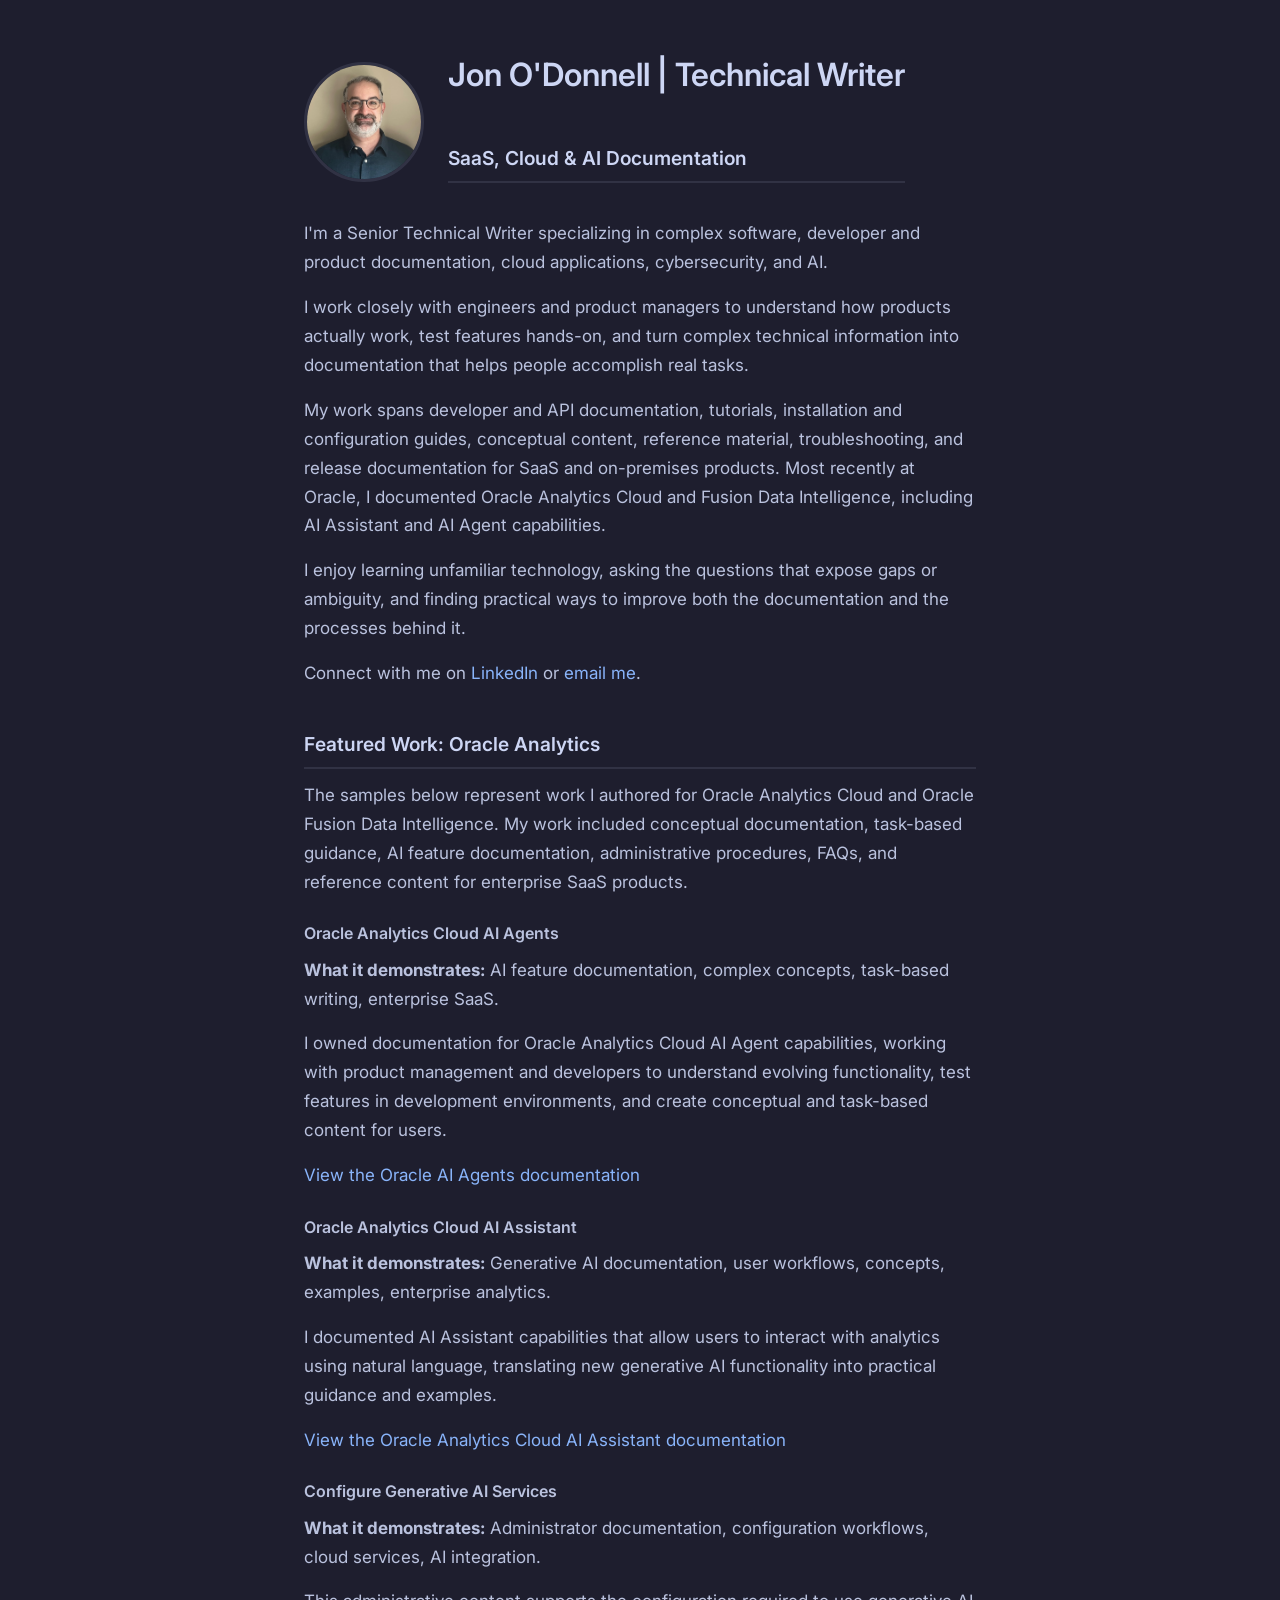
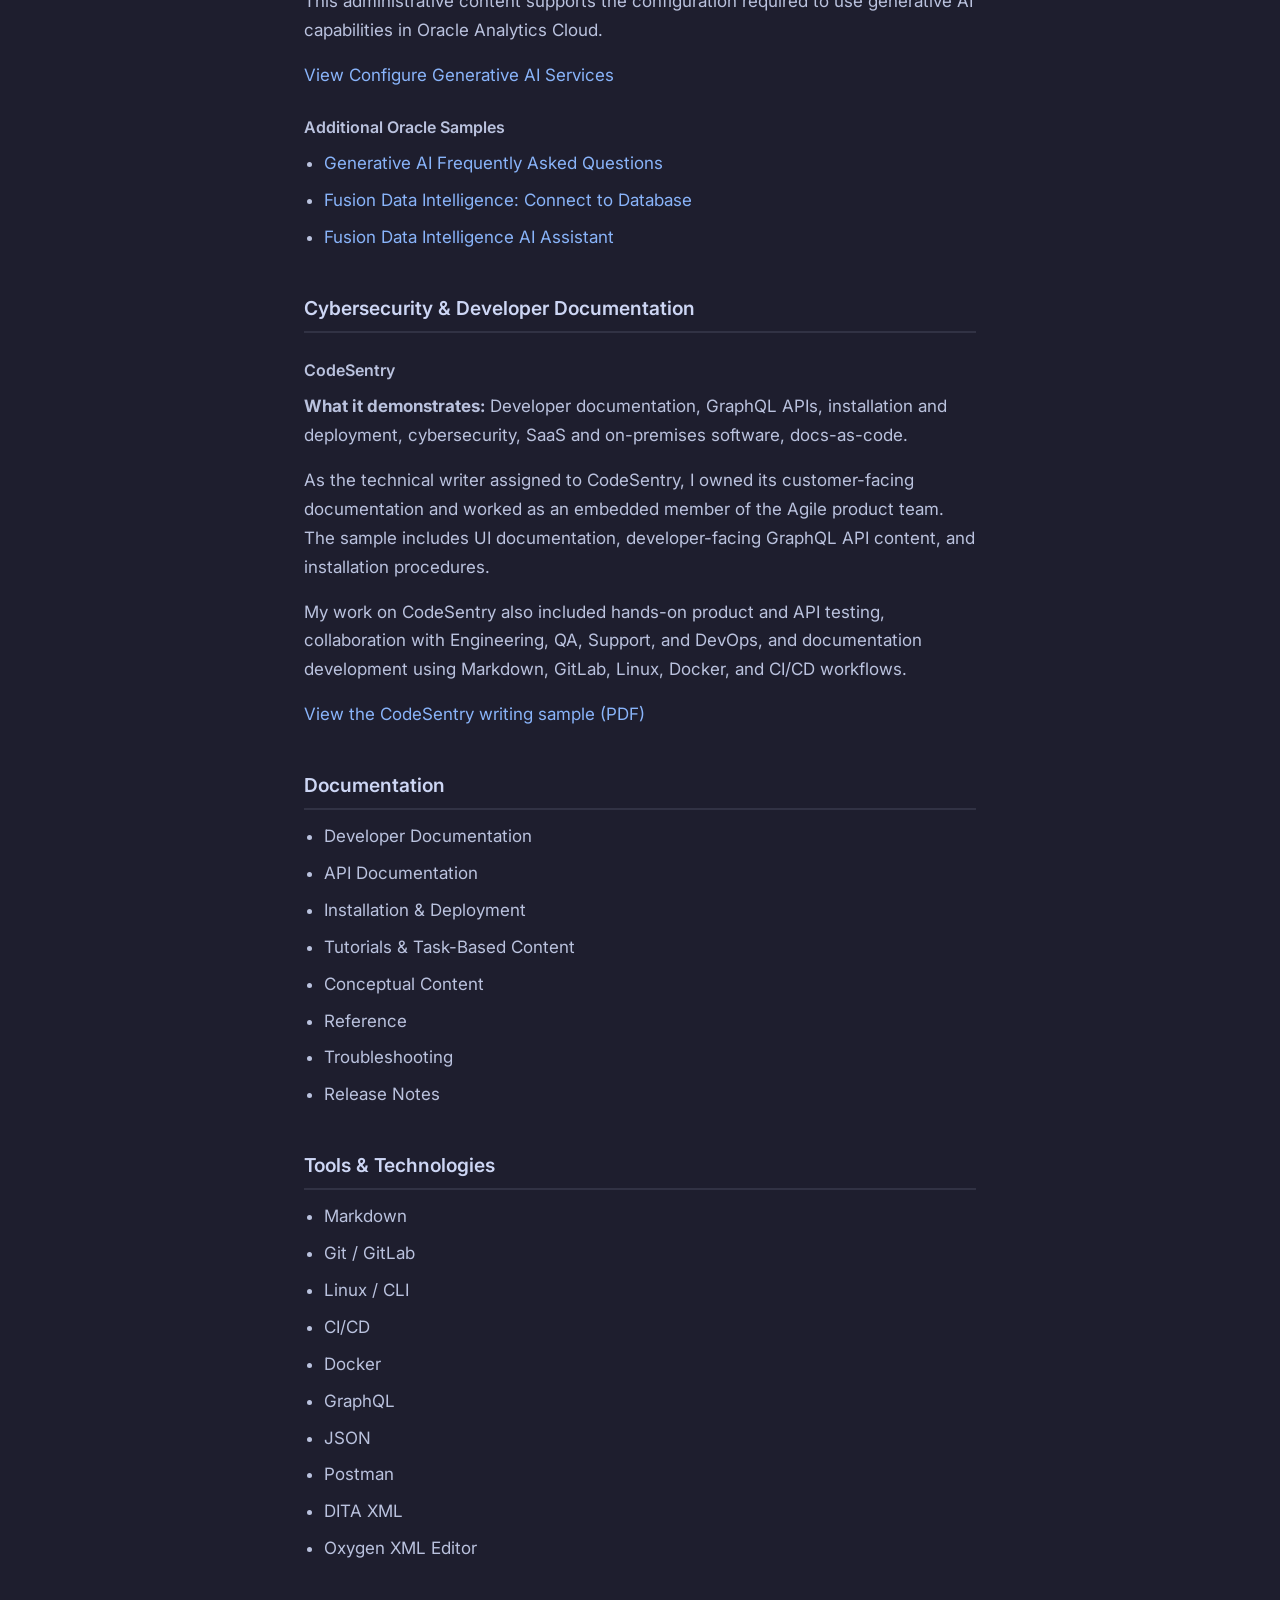
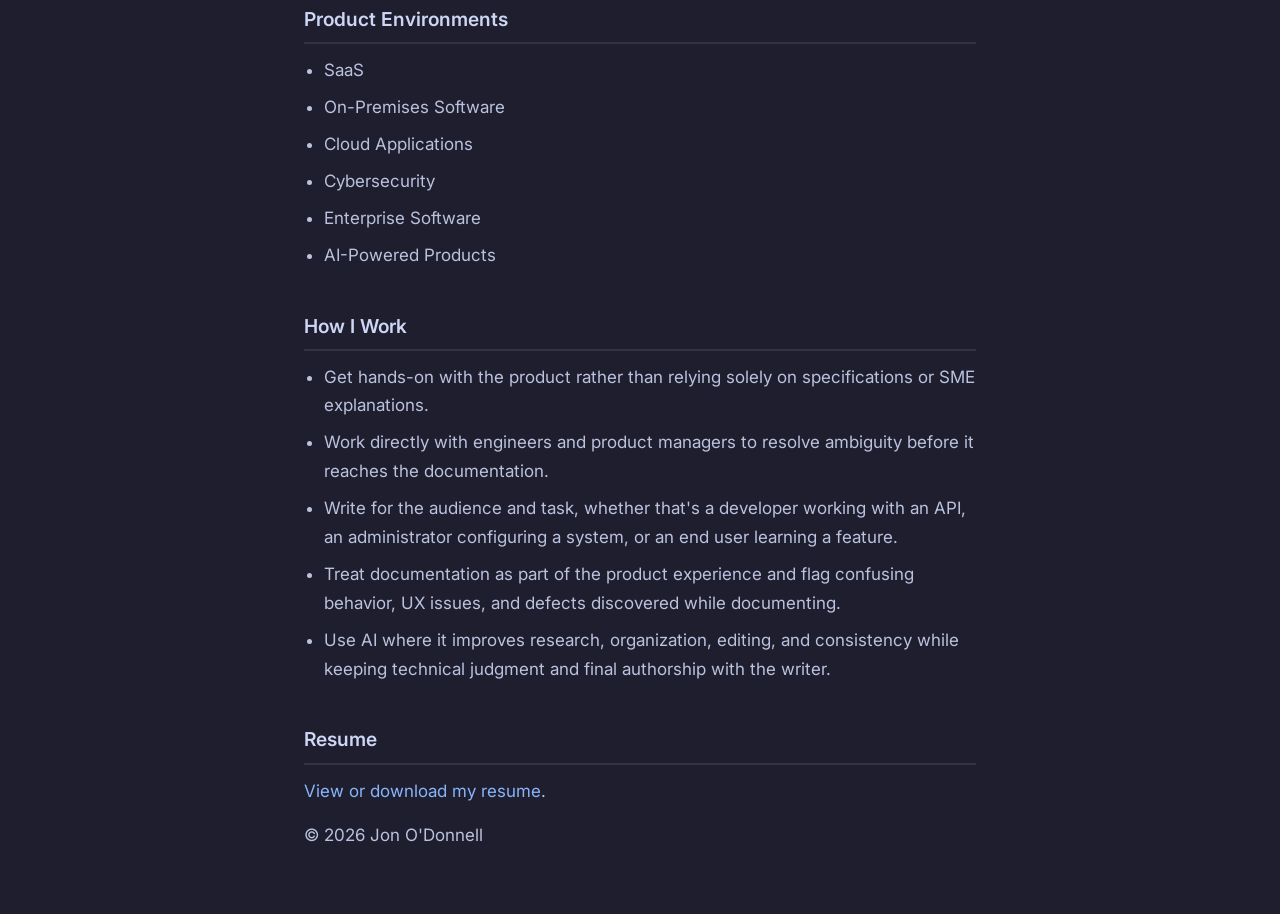
==== commit 2321125f: "Update resume link text in index.html" ====
--- a/index.html
+++ b/index.html
@@ -117,7 +117,7 @@
 
         <section>
             <h2>Resume</h2>
-            <p><a href="Jon_ODonnell_Resume.pdf" target="_blank">View or download my resume (PDF)</a>.</p>
+            <p><a href="Jon_ODonnell_Portfolio_Resume.docx" target="_blank">View or download my resume</a>.</p>
         </section>
     </main>
 
